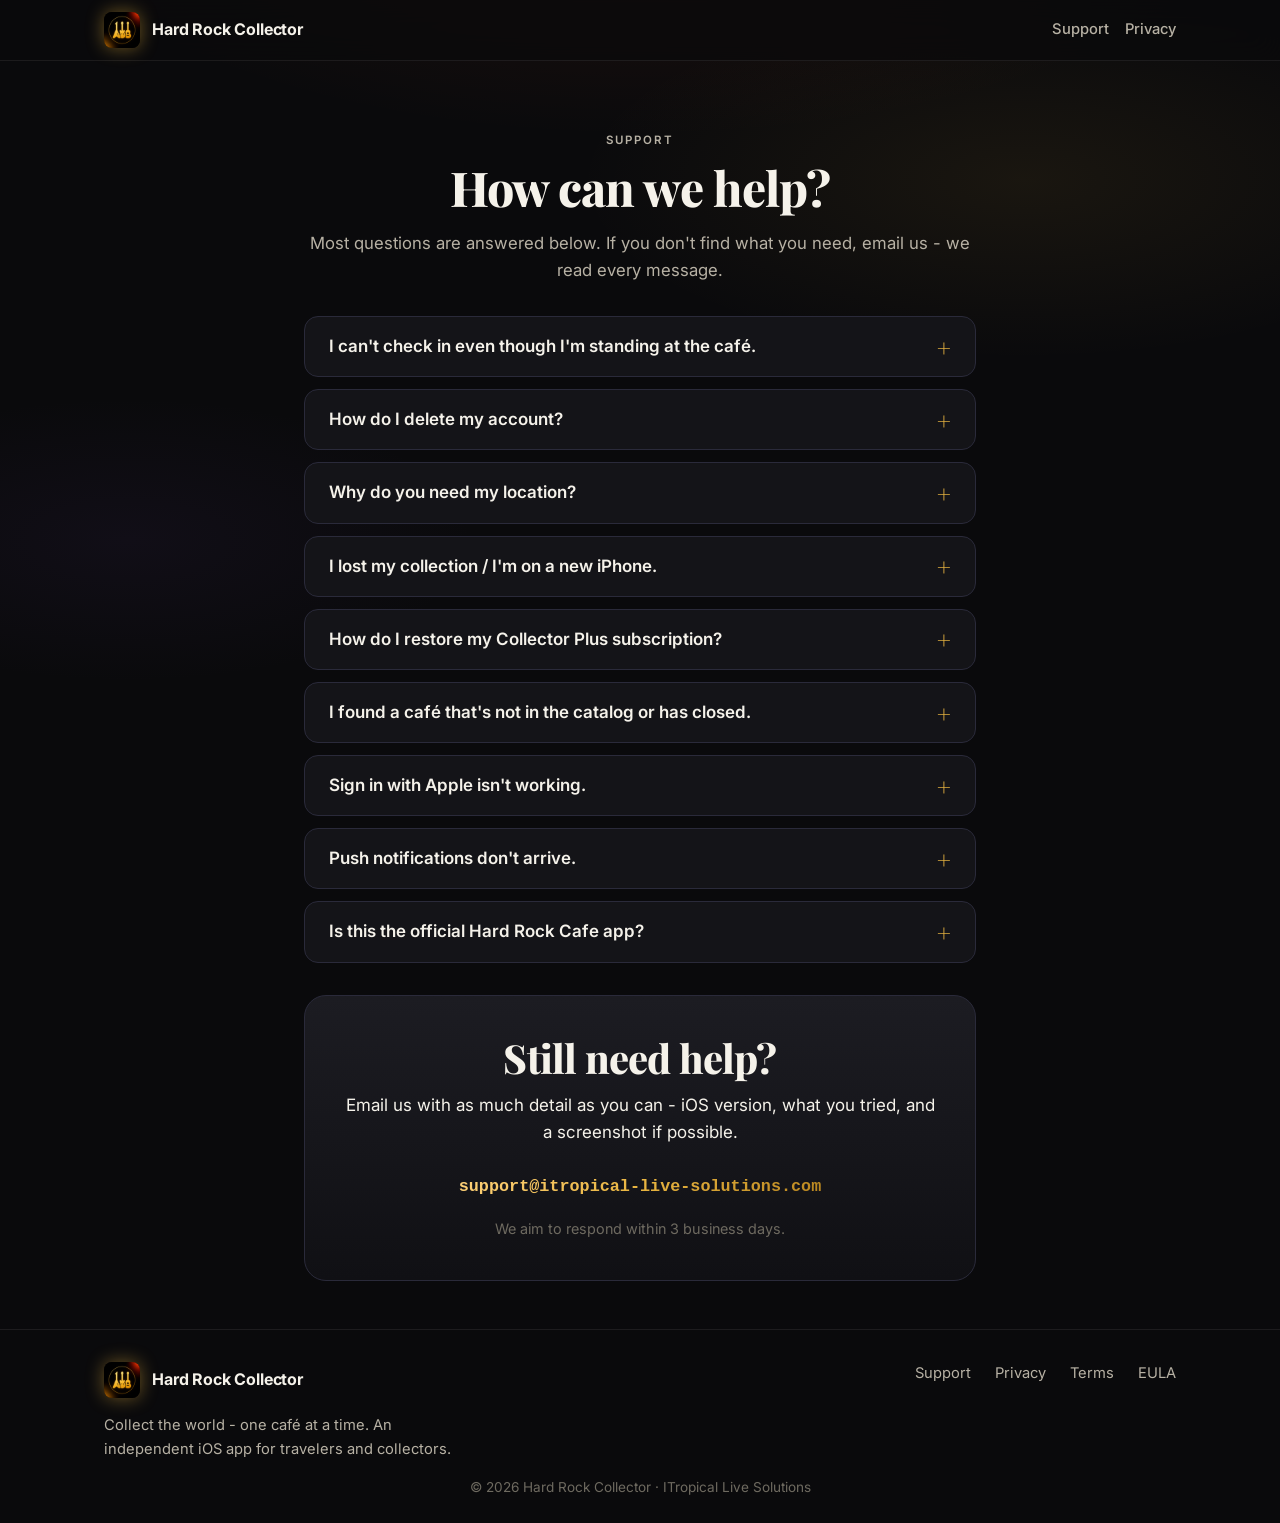
==== support/index.html @ 367453cb "Initial public release of the static marketing site" ====
<!DOCTYPE html>
<html lang="en">
  <head>
    <meta charset="utf-8" />
    <meta name="viewport" content="width=device-width, initial-scale=1" />
    <meta name="theme-color" content="#0A0A0C" />
    <title>Support - Hard Rock Collector</title>
    <meta
      name="description"
      content="Frequently asked questions, account help, and contact for Hard Rock Collector - the unofficial iOS collector app for Hard Rock Cafés."
    />
    <link rel="canonical" href="https://hrc.itropical-live-solutions.com/support/" />
    <link rel="icon" href="/favicon.png" type="image/png" sizes="32x32" />
    <link rel="apple-touch-icon" href="/apple-touch-icon.png" sizes="180x180" />
    <link rel="preconnect" href="https://fonts.googleapis.com" />
    <link rel="preconnect" href="https://fonts.gstatic.com" crossorigin />
    <link
      rel="stylesheet"
      href="https://fonts.googleapis.com/css2?family=Inter:wght@400;500;600;700&family=Playfair+Display:ital,wght@0,600;0,800;1,600&display=swap"
    />
    <link rel="stylesheet" href="/styles.css" />
  </head>
  <body>
    <a class="skip-link" href="#main">Skip to content</a>

    <header class="topbar">
      <div class="topbar-inner">
        <a class="brand" href="/">
          <img class="brand-mark" src="/assets/icon-96.png" alt="" width="36" height="36" />
          <span class="brand-name">Hard Rock Collector</span>
        </a>
        <nav class="topnav" aria-label="Primary">
          <a href="/support/" aria-current="page">Support</a>
          <a href="/legal/privacy/">Privacy</a>
        </nav>
      </div>
    </header>

    <main id="main">
      <section class="page-hero">
        <p class="eyebrow">Support</p>
        <h1>How can we help?</h1>
        <p class="lead">
          Most questions are answered below. If you don't find what you need, email us - we read every message.
        </p>
      </section>

      <section class="faq" aria-label="Frequently asked questions">
        <details>
          <summary>I can't check in even though I'm standing at the café.</summary>
          <div class="answer">
            <p>
              Check-in needs <strong>two GPS conditions</strong> to be true at the same time:
            </p>
            <ul>
              <li>Your distance to the café must be 25 meters or less.</li>
              <li>Your GPS accuracy must be better than 50 meters (the server hard-rejects anything worse than 200 m).</li>
            </ul>
            <p>
              Indoors - especially in basements, malls, or buildings with thick walls - your iPhone's GPS accuracy can
              drop to 100 m or more. Step outside for ten seconds, wait for the locator dot to tighten, then try again.
              If you're already outside and still blocked, toggle Airplane Mode on and off to force CoreLocation to
              re-acquire a fix.
            </p>
          </div>
        </details>

        <details>
          <summary>How do I delete my account?</summary>
          <div class="answer">
            <p>
              In the app: <strong>Profile → Settings → Delete Account</strong>. We delete your server-side check-ins,
              achievements, friendships, and profile immediately. There is no soft-delete and no recovery window - the
              data is gone as soon as the request completes.
            </p>
            <p>
              Your Sign in with Apple identifier is removed from our side; if you want to revoke the Apple Sign In
              relationship entirely, do it in <strong>iOS Settings → Apple ID → Sign in with Apple → Hard Rock
              Collector → Stop Using Apple ID</strong>.
            </p>
          </div>
        </details>

        <details>
          <summary>Why do you need my location?</summary>
          <div class="answer">
            <p>
              Only to verify that you're physically at a café when you tap check-in. We never read your location in
              the background, never store a movement history, and never sell or share location data. The check-in
              record stores the coordinates you submitted at that one moment so we can prove the visit was on-site -
              nothing else.
            </p>
            <p>
              See the <a href="/legal/privacy/">Privacy Policy</a> for the full breakdown.
            </p>
          </div>
        </details>

        <details>
          <summary>I lost my collection / I'm on a new iPhone.</summary>
          <div class="answer">
            <p>
              Sign in with the same Apple ID you used originally and your full collection - check-ins, badges,
              achievements, friends, streaks - re-syncs from the server. Nothing is device-bound.
            </p>
            <p>
              If you signed in with a different Apple ID by mistake, sign out (<strong>Settings → Sign Out</strong>)
              and sign back in with the correct one. The two collections do not merge.
            </p>
          </div>
        </details>

        <details>
          <summary>How do I restore my Collector Plus subscription?</summary>
          <div class="answer">
            <p>
              <strong>Settings → Subscription → Restore Purchases</strong> in the app. This re-queries Apple for
              active subscriptions tied to your Apple ID. Subscriptions are managed by Apple - you can also cancel
              or change tier in <strong>iOS Settings → Apple ID → Subscriptions</strong>.
            </p>
            <p>For refund requests, use <a href="https://reportaproblem.apple.com" rel="noopener">reportaproblem.apple.com</a>. We don't process payments and cannot issue refunds directly.</p>
          </div>
        </details>

        <details>
          <summary>I found a café that's not in the catalog or has closed.</summary>
          <div class="answer">
            <p>
              Email the address (or coordinates) and what changed. We update the catalog from a hand-curated list and
              push deltas to the app on the next sync, so updates roll out without you needing to install a new build.
            </p>
            <p>
              Closed cafés stay collectible as <em>legacy</em> stamps for travelers who visited before they shut down.
            </p>
          </div>
        </details>

        <details>
          <summary>Sign in with Apple isn't working.</summary>
          <div class="answer">
            <p>Try in this order:</p>
            <ol>
              <li>Check that you're online - Sign in with Apple needs to reach Apple's servers and ours.</li>
              <li>Update iOS if you're more than one version behind; Apple has fixed several Sign In bugs in recent point releases.</li>
              <li>Toggle Airplane Mode on and off, then try again.</li>
              <li>If the button shows but nothing happens after tapping, force-quit the app and reopen.</li>
              <li>Still stuck? Email us with your iOS version and a screenshot.</li>
            </ol>
          </div>
        </details>

        <details>
          <summary>Push notifications don't arrive.</summary>
          <div class="answer">
            <p>
              First check <strong>iOS Settings → Notifications → Hard Rock Collector → Allow Notifications</strong>.
              Then in the app: <strong>Settings → Notifications</strong> and confirm the categories you want are on
              (friend requests, first-visitor alerts, streak reminders).
            </p>
            <p>
              If notifications still don't arrive, sign out and back in - that re-registers your APNs token with the
              server.
            </p>
          </div>
        </details>

        <details>
          <summary>Is this the official Hard Rock Cafe app?</summary>
          <div class="answer">
            <p>
              No. Hard Rock Collector is an <strong>independent fan project</strong>. It is not affiliated with,
              endorsed by, or sponsored by Hard Rock International. We use no official logos or trademarks - only an
              original design language inspired by the rock, travel, and lounge aesthetic.
            </p>
          </div>
        </details>
      </section>

      <section class="faq">
        <div class="contact-card">
          <h2>Still need help?</h2>
          <p>Email us with as much detail as you can - iOS version, what you tried, and a screenshot if possible.</p>
          <a class="email" href="mailto:support@itropical-live-solutions.com">support@itropical-live-solutions.com</a>
          <p style="margin-top: var(--space-md); color: var(--text-tertiary); font-size: 0.9rem">
            We aim to respond within 3 business days.
          </p>
        </div>
      </section>
    </main>

    <footer class="site-footer">
      <div class="footer-inner">
        <div class="footer-brand">
          <a class="brand" href="/">
            <img class="brand-mark" src="/assets/icon-96.png" alt="" width="36" height="36" />
            <span class="brand-name">Hard Rock Collector</span>
          </a>
          <p>Collect the world - one café at a time. An independent iOS app for travelers and collectors.</p>
        </div>
        <nav class="footer-nav" aria-label="Footer">
          <a href="/support/">Support</a>
          <a href="/legal/privacy/">Privacy</a>
          <a href="/legal/terms/">Terms</a>
          <a href="/legal/eula/">EULA</a>
        </nav>
      </div>
      <p class="copy" style="text-align:center">© 2026 Hard Rock Collector · ITropical Live Solutions</p>
    </footer>

    <script src="/config.js"></script>
  </body>
</html>
---- styles.css ----
/* =====================================================================
 * Hard Rock Collector - marketing site
 * Static, dark-mode-first. Design tokens kept in sync with the iOS app.
 * ===================================================================*/

:root {
  color-scheme: dark;

  /* Backgrounds */
  --bg: #0A0A0C;
  --surface: #141418;
  --surface-elevated: #1C1C22;
  --surface-high: #24242C;

  /* Brand accents */
  --primary: #E8B440;
  --primary-deep: #B8851E;
  --primary-light: #FFD27A;
  --neon: #FF5A1F;
  --neon-hot: #FF2D55;
  --neon-warm: #FF8A3D;
  --accent-blue: #4FB2FF;

  /* Text */
  --text-primary: #F5F2EA;
  --text-secondary: #B7B1A4;
  --text-tertiary: #6E6A60;
  --text-inverse: #0A0A0C;

  /* Status / rarity */
  --common: #8A8780;
  --rare: #4FB2FF;
  --legendary: #E8B440;
  --success: #3CC76A;
  --warning: #E8B440;
  --danger: #FF3B5C;
  --muted: #3A3A42;

  /* Map pins */
  --pin-unvisited: #6E6A60;
  --pin-visited: #3CC76A;
  --pin-first: #E8B440;
  --pin-closed: #FF3B5C;
  --pin-nearby: #4FB2FF;

  /* Surfaces & borders */
  --border: #2A2A3A;
  --border-soft: rgba(245, 242, 234, 0.08);

  /* Spacing scale */
  --space-xxs: 4px;
  --space-xs: 8px;
  --space-sm: 12px;
  --space-md: 16px;
  --space-lg: 24px;
  --space-xl: 32px;
  --space-xxl: 48px;

  /* Radius */
  --radius-sm: 8px;
  --radius-md: 14px;
  --radius-lg: 22px;
  --radius-pill: 999px;

  /* Shadows */
  --shadow-card: 0 10px 18px rgba(0, 0, 0, 0.55);
  --shadow-pop: 0 16px 32px rgba(0, 0, 0, 0.65);
  --glow-gold: 0 0 18px rgba(232, 180, 64, 0.45);
  --glow-neon: 0 0 22px rgba(255, 90, 31, 0.55);

  /* Gradients */
  --gold-gradient: linear-gradient(135deg, #FFD27A 0%, #E8B440 50%, #B8851E 100%);
  --neon-gradient: linear-gradient(135deg, #FF8A3D 0%, #FF2D55 100%);
  --surface-gradient: linear-gradient(180deg, #1C1C22 0%, #101014 100%);

  /* Typography */
  --font-display: "Playfair Display", "Iowan Old Style", Georgia, serif;
  --font-body: "Inter", system-ui, -apple-system, "Segoe UI", Roboto, sans-serif;
  --font-mono: "JetBrains Mono", ui-monospace, "SF Mono", Menlo, monospace;

  /* Layout */
  --max: 1120px;
  --max-reading: 720px;
}

/* ---------- Reset ---------- */
*, *::before, *::after { box-sizing: border-box; }
html { -webkit-text-size-adjust: 100%; }
body {
  margin: 0;
  font-family: var(--font-body);
  font-size: clamp(1rem, 0.92rem + 0.3vw, 1.0625rem);
  line-height: 1.6;
  color: var(--text-primary);
  background: var(--bg);
  background-image:
    radial-gradient(ellipse 90% 55% at 50% -15%, rgba(255, 90, 31, 0.10), transparent 55%),
    radial-gradient(ellipse 70% 40% at 80% 20%, rgba(232, 180, 64, 0.07), transparent 50%),
    radial-gradient(ellipse 60% 35% at 10% 60%, rgba(79, 50, 120, 0.10), transparent 45%);
  background-attachment: fixed;
  -webkit-font-smoothing: antialiased;
  text-rendering: optimizeLegibility;
}

img { max-width: 100%; height: auto; display: block; }
a { color: var(--primary); text-decoration: none; }
a:hover { text-decoration: underline; text-decoration-color: var(--primary-deep); text-underline-offset: 4px; }

:focus-visible {
  outline: 2px solid var(--primary);
  outline-offset: 3px;
  border-radius: var(--radius-sm);
}

::selection { background: var(--primary); color: var(--text-inverse); }

/* ---------- Skip link ---------- */
.skip-link {
  position: absolute;
  left: -9999px;
  top: 0;
  padding: 0.6rem 1rem;
  background: var(--primary);
  color: var(--text-inverse);
  font-weight: 700;
  border-radius: 0 0 var(--radius-sm) 0;
  z-index: 100;
}
.skip-link:focus { left: 0.5rem; top: 0.5rem; }

/* ---------- Top bar ---------- */
.topbar {
  position: sticky;
  top: 0;
  z-index: 50;
  backdrop-filter: blur(14px);
  -webkit-backdrop-filter: blur(14px);
  background: rgba(10, 10, 12, 0.72);
  border-bottom: 1px solid var(--border-soft);
}
.topbar-inner {
  max-width: var(--max);
  margin: 0 auto;
  padding: var(--space-sm) var(--space-lg);
  display: flex;
  align-items: center;
  justify-content: space-between;
  gap: var(--space-md);
}
.brand {
  display: inline-flex;
  align-items: center;
  gap: var(--space-sm);
  font-weight: 700;
  font-size: 1rem;
  color: var(--text-primary);
}
.brand:hover { text-decoration: none; color: var(--text-primary); }
.brand-mark {
  width: 36px;
  height: 36px;
  border-radius: 22%;
  display: block;
  box-shadow: var(--glow-gold);
}
.brand-name { letter-spacing: -0.01em; }
.topnav {
  display: flex;
  gap: var(--space-md);
  font-size: 0.92rem;
}
.topnav a {
  color: var(--text-secondary);
  font-weight: 500;
}
.topnav a:hover { color: var(--text-primary); text-decoration: none; }

@media (max-width: 540px) {
  .topnav { gap: var(--space-sm); font-size: 0.85rem; }
  .brand-name { display: none; }
}

/* ---------- Layout primitives ---------- */
.container {
  max-width: var(--max);
  margin: 0 auto;
  padding: 0 var(--space-lg);
}
.container-narrow {
  max-width: var(--max-reading);
  margin: 0 auto;
  padding: 0 var(--space-lg);
}
section { padding: clamp(3rem, 7vw, 5rem) 0; }

.eyebrow {
  display: inline-block;
  text-transform: uppercase;
  letter-spacing: 0.18em;
  font-size: 0.72rem;
  font-weight: 600;
  color: var(--text-secondary);
  margin: 0 0 var(--space-sm);
}

h1, h2, h3, h4 {
  font-family: var(--font-display);
  font-weight: 800;
  color: var(--text-primary);
  letter-spacing: -0.02em;
  line-height: 1.1;
  margin: 0;
}
h1 {
  font-size: clamp(2.5rem, 6vw, 4rem);
}
h2 {
  font-size: clamp(1.75rem, 4vw, 2.5rem);
  margin-bottom: var(--space-md);
}
h3 {
  font-family: var(--font-body);
  font-weight: 700;
  font-size: 1.2rem;
  letter-spacing: -0.01em;
  margin-bottom: var(--space-xs);
}
h4 {
  font-family: var(--font-body);
  font-weight: 600;
  font-size: 1rem;
  margin-bottom: var(--space-xs);
}
p { margin: 0 0 var(--space-md); }
p:last-child { margin-bottom: 0; }

.section-title { text-align: center; margin-bottom: var(--space-xl); }

/* ---------- Hero ---------- */
.hero {
  text-align: center;
  padding: clamp(3rem, 8vw, 6rem) 0 clamp(2rem, 6vw, 4rem);
}
.hero-mark {
  width: clamp(80px, 14vw, 128px);
  height: clamp(80px, 14vw, 128px);
  border-radius: 22%;
  margin: 0 auto var(--space-lg);
  box-shadow: var(--glow-gold), var(--shadow-pop);
}
.hero h1 {
  background: var(--gold-gradient);
  -webkit-background-clip: text;
  background-clip: text;
  color: transparent;
  margin: 0 0 var(--space-sm);
}
.tagline {
  font-family: var(--font-display);
  font-weight: 600;
  font-style: italic;
  font-size: clamp(1.15rem, 2vw, 1.5rem);
  color: var(--text-secondary);
  margin: 0 auto var(--space-md);
  max-width: 36ch;
}
.lead {
  font-size: clamp(1.05rem, 1.2vw, 1.18rem);
  color: var(--text-secondary);
  max-width: 60ch;
  margin: 0 auto var(--space-xl);
}
.cta {
  display: inline-flex;
  flex-wrap: wrap;
  justify-content: center;
  gap: var(--space-md);
}

/* ---------- Buttons ---------- */
.btn {
  display: inline-flex;
  align-items: center;
  justify-content: center;
  gap: var(--space-xs);
  padding: 0.85rem 1.5rem;
  border-radius: var(--radius-pill);
  font-weight: 700;
  font-size: 0.95rem;
  letter-spacing: 0.01em;
  text-decoration: none;
  cursor: pointer;
  border: 1px solid transparent;
  transition: transform 120ms ease, box-shadow 200ms ease, background 200ms ease;
}
.btn:hover { text-decoration: none; transform: translateY(-1px); }
.btn:active { transform: translateY(0); }

.btn.primary {
  background: var(--gold-gradient);
  color: var(--text-inverse);
  box-shadow: var(--glow-gold);
}
.btn.primary:hover { box-shadow: var(--glow-gold), var(--shadow-pop); }

.btn.ghost {
  background: transparent;
  color: var(--text-primary);
  border-color: var(--border);
}
.btn.ghost:hover {
  background: var(--surface-elevated);
  border-color: var(--text-tertiary);
}

.btn.neon {
  background: var(--neon-gradient);
  color: var(--text-primary);
  box-shadow: var(--glow-neon);
}

.btn.hidden, [hidden] { display: none !important; }

/* ---------- Feature grid ---------- */
.grid {
  display: grid;
  grid-template-columns: repeat(auto-fit, minmax(220px, 1fr));
  gap: var(--space-lg);
}
.tile {
  background: var(--surface);
  background-image: var(--surface-gradient);
  border: 1px solid var(--border);
  border-radius: var(--radius-md);
  padding: var(--space-lg);
  box-shadow: var(--shadow-card);
  transition: transform 200ms ease, box-shadow 200ms ease, border-color 200ms ease;
}
.tile:hover {
  transform: translateY(-3px);
  box-shadow: var(--shadow-pop);
  border-color: var(--text-tertiary);
}
.tile-icon {
  font-size: 1.75rem;
  display: inline-block;
  margin-bottom: var(--space-sm);
}
.tile p { color: var(--text-secondary); margin: 0; }

/* ---------- Screenshot showcase ---------- */
.screenshots {
  display: flex;
  gap: var(--space-lg);
  overflow-x: auto;
  scroll-snap-type: x mandatory;
  padding: var(--space-md) 0 var(--space-lg);
  margin: 0 calc(-1 * var(--space-lg));
  padding-left: var(--space-lg);
  padding-right: var(--space-lg);
  scrollbar-width: thin;
  scrollbar-color: var(--border) transparent;
}
.screenshots::-webkit-scrollbar { height: 8px; }
.screenshots::-webkit-scrollbar-thumb { background: var(--border); border-radius: var(--radius-pill); }

.shot {
  flex: 0 0 auto;
  width: clamp(200px, 22vw, 280px);
  border-radius: var(--radius-lg);
  scroll-snap-align: center;
  box-shadow: var(--shadow-pop);
  border: 1px solid var(--border);
  background: var(--surface);
}

/* ---------- How it works ---------- */
.steps {
  display: grid;
  grid-template-columns: repeat(auto-fit, minmax(220px, 1fr));
  gap: var(--space-lg);
  counter-reset: step;
}
.step {
  background: var(--surface);
  border: 1px solid var(--border);
  border-radius: var(--radius-md);
  padding: var(--space-lg);
  position: relative;
}
.step::before {
  counter-increment: step;
  content: counter(step);
  font-family: var(--font-display);
  font-weight: 800;
  font-size: 2.5rem;
  background: var(--gold-gradient);
  -webkit-background-clip: text;
  background-clip: text;
  color: transparent;
  display: block;
  line-height: 1;
  margin-bottom: var(--space-sm);
}
.step h3 { margin-bottom: var(--space-xs); }
.step p { color: var(--text-secondary); margin: 0; }

/* ---------- Trust / Privacy strip ---------- */
.trust {
  background: var(--surface);
  background-image: var(--surface-gradient);
  border: 1px solid var(--border);
  border-radius: var(--radius-lg);
  padding: clamp(1.5rem, 4vw, 2.5rem);
  box-shadow: var(--shadow-card);
}
.bullets {
  list-style: none;
  padding: 0;
  margin: 0;
  display: grid;
  grid-template-columns: repeat(auto-fit, minmax(220px, 1fr));
  gap: var(--space-md);
}
.bullets li {
  padding-left: 1.75rem;
  position: relative;
  color: var(--text-secondary);
}
.bullets li::before {
  content: "✓";
  position: absolute;
  left: 0;
  top: 0;
  color: var(--success);
  font-weight: 700;
}

/* ---------- Stats row ---------- */
.stats {
  display: grid;
  grid-template-columns: repeat(auto-fit, minmax(160px, 1fr));
  gap: var(--space-lg);
  text-align: center;
}
.stat-num {
  font-family: var(--font-display);
  font-weight: 800;
  font-size: clamp(2rem, 5vw, 3rem);
  background: var(--gold-gradient);
  -webkit-background-clip: text;
  background-clip: text;
  color: transparent;
  line-height: 1;
}
.stat-label {
  display: block;
  margin-top: var(--space-xs);
  font-size: 0.85rem;
  text-transform: uppercase;
  letter-spacing: 0.14em;
  color: var(--text-secondary);
}

/* ---------- Disclaimer ---------- */
.disclaimer {
  background: rgba(255, 59, 92, 0.05);
  border: 1px solid rgba(255, 59, 92, 0.25);
  border-radius: var(--radius-md);
  padding: var(--space-lg);
  color: var(--text-secondary);
  font-size: 0.95rem;
}
.disclaimer strong { color: var(--text-primary); }

/* ---------- Footer ---------- */
footer.site-footer {
  border-top: 1px solid var(--border-soft);
  padding: var(--space-xl) 0 var(--space-lg);
  margin-top: var(--space-xxl);
}
.footer-inner {
  max-width: var(--max);
  margin: 0 auto;
  padding: 0 var(--space-lg);
  display: grid;
  grid-template-columns: 1fr;
  gap: var(--space-lg);
}
.footer-brand p {
  color: var(--text-secondary);
  font-size: 0.92rem;
  margin: var(--space-xs) 0 0;
  max-width: 40ch;
}
.footer-nav {
  display: flex;
  flex-wrap: wrap;
  gap: var(--space-md) var(--space-lg);
  font-size: 0.92rem;
}
.footer-nav a { color: var(--text-secondary); }
.footer-nav a:hover { color: var(--text-primary); }
.copy {
  color: var(--text-tertiary);
  font-size: 0.85rem;
  margin: var(--space-md) 0 0;
}
@media (min-width: 720px) {
  .footer-inner {
    grid-template-columns: 2fr 1fr;
    align-items: start;
  }
  .footer-nav { justify-content: flex-end; }
}

/* ---------- Long-form pages (legal + support) ---------- */
.page-hero {
  text-align: center;
  padding: clamp(2.5rem, 6vw, 4rem) var(--space-lg) clamp(1.5rem, 4vw, 2rem);
}
.page-hero h1 { font-size: clamp(2rem, 5vw, 3rem); }
.page-hero .lead { margin-top: var(--space-md); }

.prose {
  max-width: var(--max-reading);
  margin: 0 auto var(--space-xxl);
  padding: 0 var(--space-lg);
}
.prose h2 {
  font-family: var(--font-body);
  font-weight: 700;
  font-size: 1.4rem;
  letter-spacing: -0.01em;
  margin: var(--space-xl) 0 var(--space-sm);
  color: var(--text-primary);
}
.prose h3 {
  font-size: 1.05rem;
  margin: var(--space-lg) 0 var(--space-xs);
  color: var(--text-primary);
}
.prose p, .prose ul, .prose ol {
  color: var(--text-secondary);
  margin: 0 0 var(--space-md);
}
.prose ul, .prose ol { padding-left: 1.5rem; }
.prose li { margin-bottom: var(--space-xs); }
.prose li::marker { color: var(--text-tertiary); }
.prose a { color: var(--primary); }
.prose strong { color: var(--text-primary); }
.prose code {
  font-family: var(--font-mono);
  font-size: 0.92em;
  background: var(--surface);
  border: 1px solid var(--border);
  padding: 0.1em 0.4em;
  border-radius: var(--radius-sm);
}
.prose hr {
  border: 0;
  border-top: 1px solid var(--border-soft);
  margin: var(--space-xl) 0;
}
.toc {
  background: var(--surface);
  border: 1px solid var(--border);
  border-radius: var(--radius-md);
  padding: var(--space-lg);
  margin-bottom: var(--space-xl);
}
.toc h2 {
  margin: 0 0 var(--space-sm);
  font-size: 0.78rem;
  font-weight: 700;
  text-transform: uppercase;
  letter-spacing: 0.18em;
  color: var(--text-tertiary);
}
.toc ol { margin: 0; padding-left: 1.5rem; color: var(--text-secondary); }
.toc li { margin-bottom: var(--space-xxs); }
.toc a { color: var(--text-primary); }
.effective-date {
  display: inline-block;
  margin-top: var(--space-xl);
  padding: var(--space-xs) var(--space-md);
  background: var(--surface);
  border: 1px solid var(--border);
  border-radius: var(--radius-pill);
  font-size: 0.85rem;
  color: var(--text-secondary);
  font-family: var(--font-mono);
}

/* ---------- FAQ (Support page) ---------- */
.faq {
  max-width: var(--max-reading);
  margin: 0 auto;
  padding: 0 var(--space-lg);
}
.faq details {
  background: var(--surface);
  border: 1px solid var(--border);
  border-radius: var(--radius-md);
  margin-bottom: var(--space-sm);
  overflow: hidden;
  transition: border-color 200ms ease;
}
.faq details[open] { border-color: var(--primary-deep); }
.faq summary {
  cursor: pointer;
  padding: var(--space-md) var(--space-lg);
  font-weight: 600;
  color: var(--text-primary);
  list-style: none;
  display: flex;
  justify-content: space-between;
  align-items: center;
  gap: var(--space-md);
}
.faq summary::-webkit-details-marker { display: none; }
.faq summary::after {
  content: "+";
  font-family: var(--font-display);
  font-weight: 700;
  font-size: 1.5rem;
  color: var(--primary);
  transition: transform 200ms ease;
  line-height: 1;
}
.faq details[open] summary::after { content: "−"; }
.faq .answer {
  padding: 0 var(--space-lg) var(--space-lg);
  color: var(--text-secondary);
}
.faq .answer p:first-child { margin-top: 0; }

.contact-card {
  margin-top: var(--space-xl);
  background: var(--surface);
  background-image: var(--surface-gradient);
  border: 1px solid var(--border);
  border-radius: var(--radius-lg);
  padding: clamp(1.5rem, 4vw, 2.5rem);
  text-align: center;
}
.contact-card h2 { margin-bottom: var(--space-sm); }
.contact-card .email {
  display: inline-block;
  margin-top: var(--space-sm);
  font-family: var(--font-mono);
  font-size: 1.05rem;
  background: var(--gold-gradient);
  -webkit-background-clip: text;
  background-clip: text;
  color: transparent;
  font-weight: 600;
}

/* ---------- World map ---------- */
.map-wrap {
  position: relative;
  border-radius: var(--radius-lg);
  overflow: hidden;
  border: 1px solid var(--border);
  box-shadow: var(--shadow-pop);
  background: var(--surface);
}
#world-map {
  width: 100%;
  height: clamp(360px, 60vh, 600px);
  background: #0A0A0C;
}
/* Leaflet overrides for dark theme */
.leaflet-container {
  background: #0A0A0C !important;
  font-family: var(--font-body);
}
.leaflet-control-zoom a {
  background: var(--surface-elevated) !important;
  color: var(--text-primary) !important;
  border: 1px solid var(--border) !important;
}
.leaflet-control-zoom a:hover {
  background: var(--surface-high) !important;
  color: var(--primary) !important;
}
.leaflet-control-attribution {
  background: rgba(10, 10, 12, 0.7) !important;
  color: var(--text-tertiary) !important;
  font-size: 0.7rem !important;
  padding: 2px 6px !important;
}
.leaflet-control-attribution a { color: var(--text-secondary) !important; }
.leaflet-popup-content-wrapper {
  background: var(--surface-elevated) !important;
  color: var(--text-primary) !important;
  border: 1px solid var(--border) !important;
  border-radius: var(--radius-md) !important;
  box-shadow: var(--shadow-pop) !important;
  font-family: var(--font-body);
}
.leaflet-popup-content { margin: var(--space-sm) var(--space-md) !important; font-size: 0.92rem; line-height: 1.45; }
.leaflet-popup-tip { background: var(--surface-elevated) !important; border: 1px solid var(--border) !important; }
.leaflet-popup-close-button { color: var(--text-tertiary) !important; }
.leaflet-popup-close-button:hover { color: var(--text-primary) !important; }
.hrc-pin { background: transparent; border: 0; }

.map-legend {
  position: absolute;
  bottom: var(--space-md);
  left: var(--space-md);
  display: flex;
  flex-wrap: wrap;
  gap: var(--space-sm);
  background: rgba(10, 10, 12, 0.85);
  backdrop-filter: blur(6px);
  -webkit-backdrop-filter: blur(6px);
  padding: var(--space-xs) var(--space-sm);
  border: 1px solid var(--border);
  border-radius: var(--radius-pill);
  font-size: 0.78rem;
  color: var(--text-secondary);
  pointer-events: none;
  z-index: 401;
}
.map-legend span { display: inline-flex; align-items: center; gap: 6px; }
.map-legend i {
  display: inline-block;
  width: 10px;
  height: 10px;
  border-radius: 50%;
  border: 1.5px solid #0A0A0C;
}
.map-note {
  text-align: center;
  color: var(--text-tertiary);
  font-size: 0.78rem;
  margin: var(--space-sm) 0 0;
}
.map-note a { color: var(--text-secondary); }

@media (max-width: 480px) {
  .map-legend { font-size: 0.7rem; padding: 4px 8px; gap: var(--space-xs); }
}

/* ---------- Reduced motion ---------- */
@media (prefers-reduced-motion: reduce) {
  * { transition: none !important; animation: none !important; scroll-behavior: auto !important; }
  .screenshots { scroll-snap-type: none; }
}
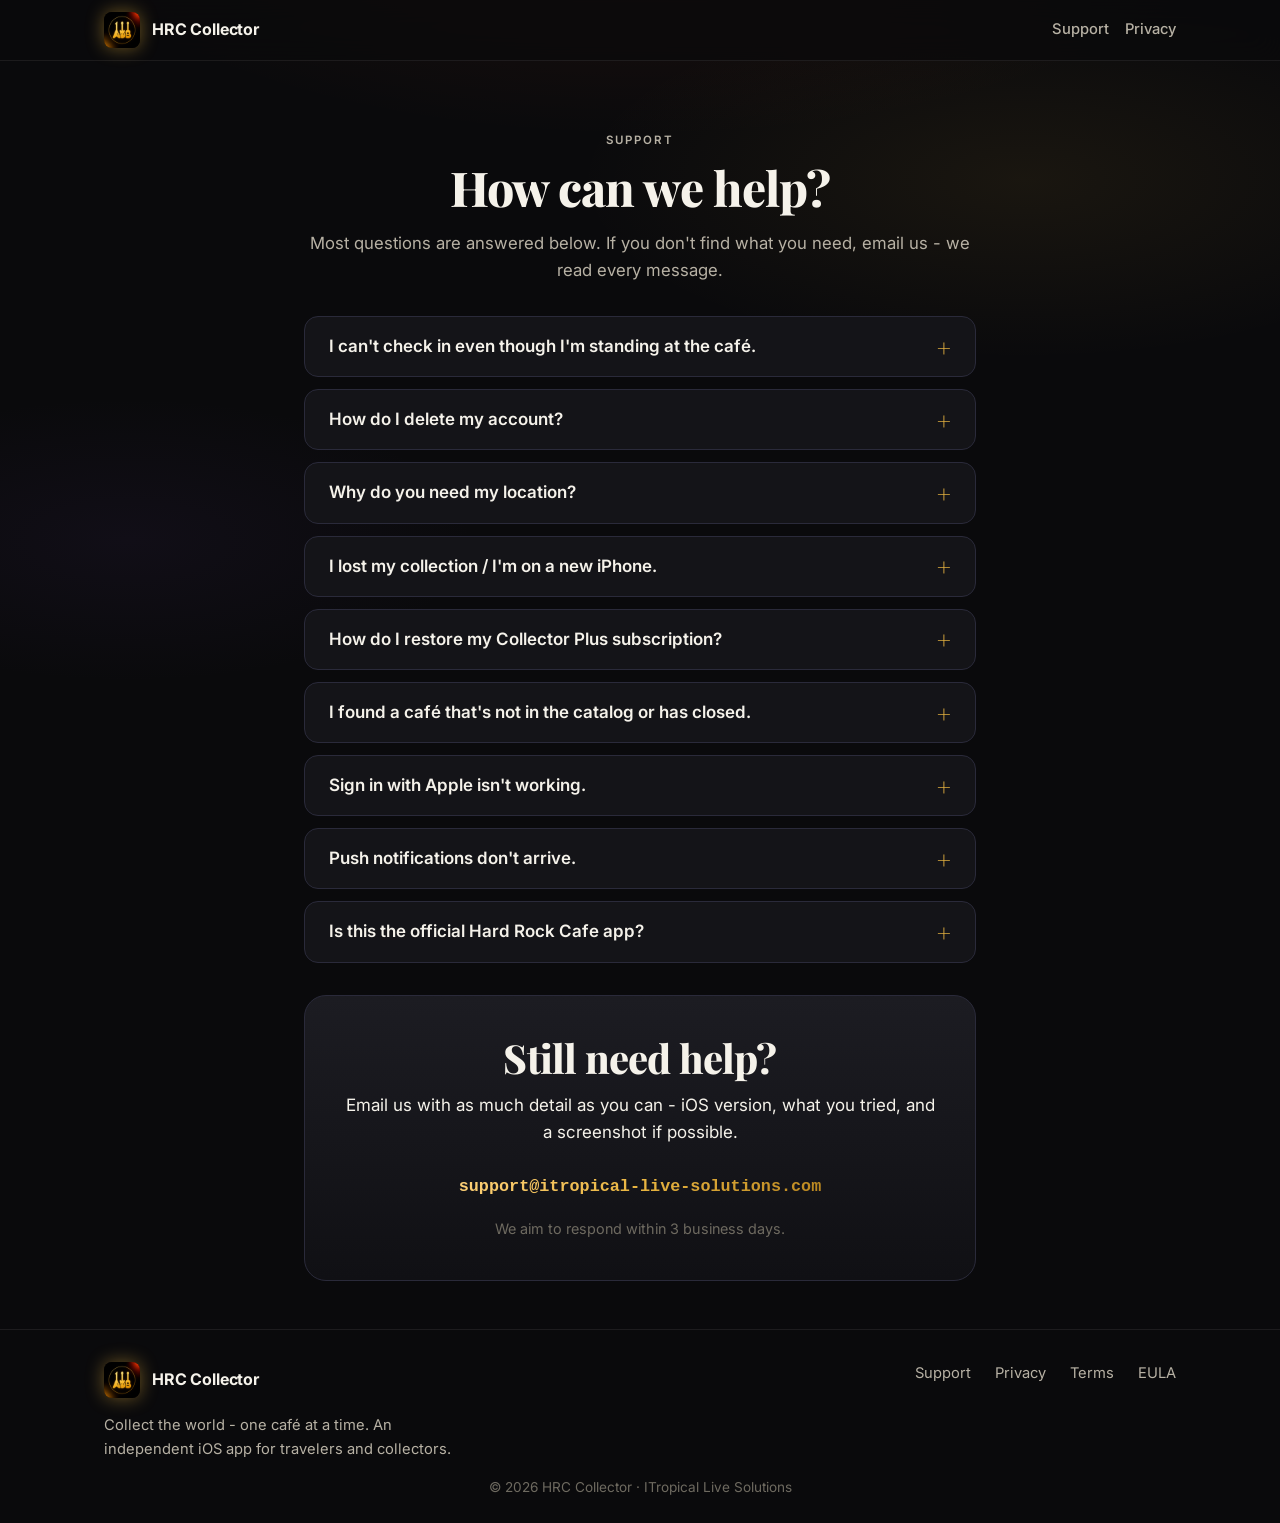
==== commit 99af1b7f: "Rename app brand from "Hard Rock Collector" to "HRC Collector" Co-Authored-By: Claude Opus 4.7 (1M c" ====
--- a/support/index.html
+++ b/support/index.html
@@ -4,10 +4,10 @@
     <meta charset="utf-8" />
     <meta name="viewport" content="width=device-width, initial-scale=1" />
     <meta name="theme-color" content="#0A0A0C" />
-    <title>Support - Hard Rock Collector</title>
+    <title>Support - HRC Collector</title>
     <meta
       name="description"
-      content="Frequently asked questions, account help, and contact for Hard Rock Collector - the unofficial iOS collector app for Hard Rock Cafés."
+      content="Frequently asked questions, account help, and contact for HRC Collector - the unofficial iOS collector app for Hard Rock Cafés."
     />
     <link rel="canonical" href="https://hrc.itropical-live-solutions.com/support/" />
     <link rel="icon" href="/favicon.png" type="image/png" sizes="32x32" />
@@ -27,7 +27,7 @@
       <div class="topbar-inner">
         <a class="brand" href="/">
           <img class="brand-mark" src="/assets/icon-96.png" alt="" width="36" height="36" />
-          <span class="brand-name">Hard Rock Collector</span>
+          <span class="brand-name">HRC Collector</span>
         </a>
         <nav class="topnav" aria-label="Primary">
           <a href="/support/" aria-current="page">Support</a>
@@ -75,7 +75,7 @@
             </p>
             <p>
               Your Sign in with Apple identifier is removed from our side; if you want to revoke the Apple Sign In
-              relationship entirely, do it in <strong>iOS Settings → Apple ID → Sign in with Apple → Hard Rock
+              relationship entirely, do it in <strong>iOS Settings → Apple ID → Sign in with Apple → HRC
               Collector → Stop Using Apple ID</strong>.
             </p>
           </div>
@@ -153,7 +153,7 @@
           <summary>Push notifications don't arrive.</summary>
           <div class="answer">
             <p>
-              First check <strong>iOS Settings → Notifications → Hard Rock Collector → Allow Notifications</strong>.
+              First check <strong>iOS Settings → Notifications → HRC Collector → Allow Notifications</strong>.
               Then in the app: <strong>Settings → Notifications</strong> and confirm the categories you want are on
               (friend requests, first-visitor alerts, streak reminders).
             </p>
@@ -168,7 +168,7 @@
           <summary>Is this the official Hard Rock Cafe app?</summary>
           <div class="answer">
             <p>
-              No. Hard Rock Collector is an <strong>independent fan project</strong>. It is not affiliated with,
+              No. HRC Collector is an <strong>independent fan project</strong>. It is not affiliated with,
               endorsed by, or sponsored by Hard Rock International. We use no official logos or trademarks - only an
               original design language inspired by the rock, travel, and lounge aesthetic.
             </p>
@@ -193,7 +193,7 @@
         <div class="footer-brand">
           <a class="brand" href="/">
             <img class="brand-mark" src="/assets/icon-96.png" alt="" width="36" height="36" />
-            <span class="brand-name">Hard Rock Collector</span>
+            <span class="brand-name">HRC Collector</span>
           </a>
           <p>Collect the world - one café at a time. An independent iOS app for travelers and collectors.</p>
         </div>
@@ -204,7 +204,7 @@
           <a href="/legal/eula/">EULA</a>
         </nav>
       </div>
-      <p class="copy" style="text-align:center">© 2026 Hard Rock Collector · ITropical Live Solutions</p>
+      <p class="copy" style="text-align:center">© 2026 HRC Collector · ITropical Live Solutions</p>
     </footer>
 
     <script src="/config.js"></script>
--- a/styles.css
+++ b/styles.css
@@ -1,5 +1,5 @@
 /* =====================================================================
- * Hard Rock Collector - marketing site
+ * HRC Collector - marketing site
  * Static, dark-mode-first. Design tokens kept in sync with the iOS app.
  * ===================================================================*/
 
